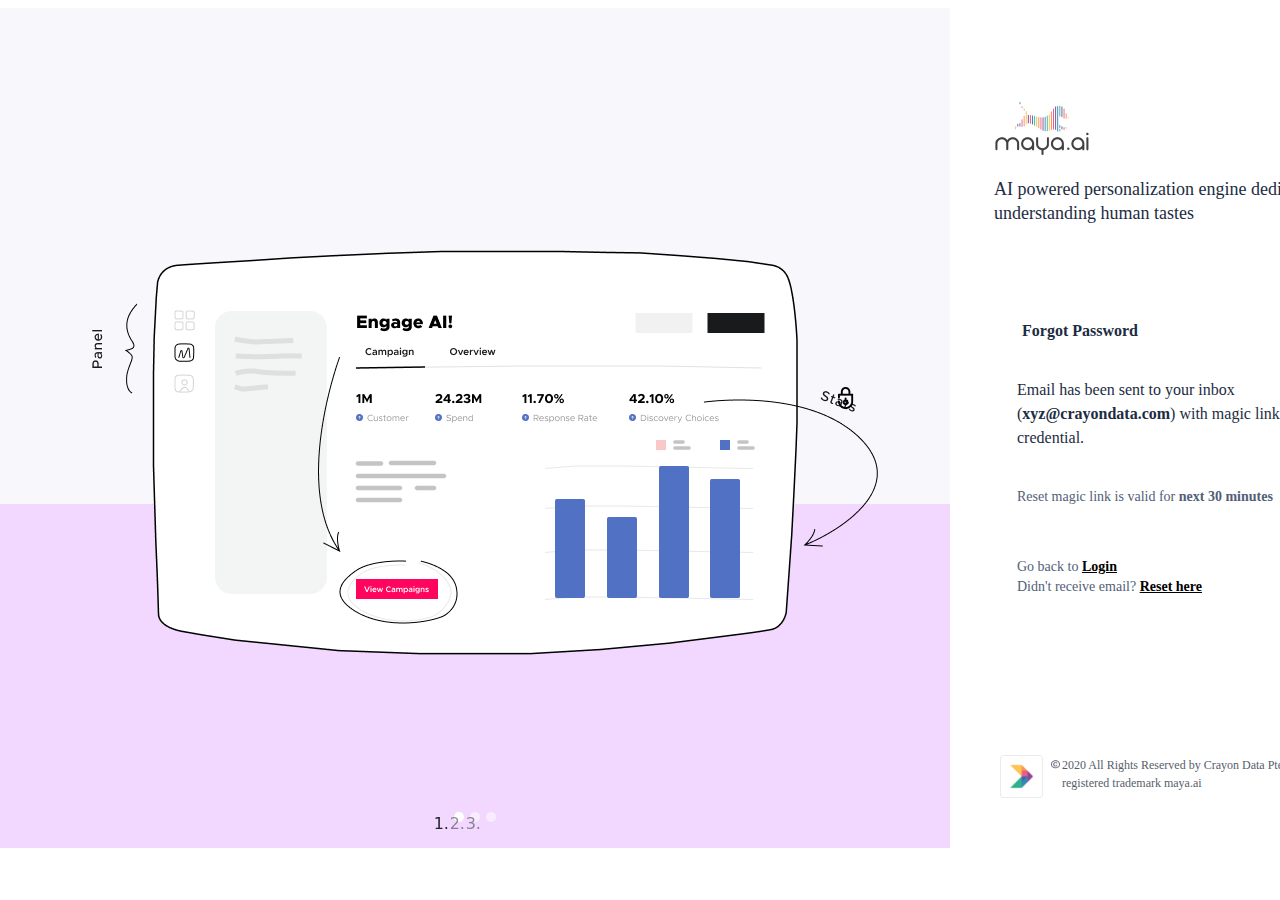
==== forgot-password-info-page.html @ b7b0b4bc "first commit" ====
<!DOCTYPE html>
<html lang="en" dir="ltr">

<head>
  <meta charset="utf-8">
  <title>Forgot Password</title>
  <link rel="stylesheet" href="styles.css">
  <link href="http://fonts.cdnfonts.com/css/metropolis-2" rel="stylesheet">
  <link rel="stylesheet" href="https://cdn.jsdelivr.net/npm/bootstrap@5.2.0/dist/css/bootstrap.min.css">
  <script src="https://cdn.jsdelivr.net/npm/bootstrap@5.2.0/dist/js/bootstrap.bundle.min.js" charset="utf-8"></script>

</head>

<body>

  <div class="main">
    <div id="carousel-illustration" class="carousel slide" data-bs-ride="carousel">
    <ol class="carousel-indicators">
      <li data-bs-target="#carousel-illustration" data-bs-slide-to="0" class="active"></li>
      <li data-bs-target="#carousel-illustration" data-bs-slide-to="1"></li>
      <li data-bs-target="#carousel-illustration" data-bs-slide-to="2"></li>
    </ol>
    <div class="carousel-inner">
      <div class="carousel-item active">
          <img src="images/illustration -2.png" alt="engage ai pic">
      </div>
      <div class="carousel-item">
          <img src="images/illustration -1.png" alt="illus-pic">
      </div>
      <div class="carousel-item">
          <img src="images/illustration -3.png" alt="illus3-pic">
      </div>
    </div>
  </div>
  </div>

  <div class="top-part">
    <div class="maya">
      <img src="images/Maya logo.png" alt="maya logo">
    </div>
    <p class="top-text">AI powered personalization engine dedicated to understanding human tastes</p>
  </div>

  <div class="middle-part">
    <img class="lock-img" src="images/Lock.png" alt="lock pic">
    <p class="middle-text">Forgot Password</p>
    <p class="inbox-text">Email has been sent to your inbox (<strong>xyz@crayondata.com</strong>) <span id="emailMessage"></span> with magic link to reset your credential.</p>
    <p class="reset-mins-text">Reset magic link is valid for <strong>next 30 minutes</strong></p>
  </div>

  <div class="go-back-text-reset-page">
    <span>Go back to </span><a class="link-color" href="login-page.html"><strong>Login</strong></a>
  </div>
  <div class="reset-here-text">
    <span>Didn't receive email? </span><a class="link-color" href="reset-credential.html"><strong>Reset here</strong></a>
  </div>
  <footer>
    <img class="crayon-logo" src="images/crayon logo.png" alt="crayon-logo-pic">
    <img class="copyright" src="images/copyright.png" alt="copyright-pic">
    <p class="footer-text">2020 All Rights Reserved by Crayon Data Pte Ltd and it’s registered trademark maya.ai</p>
  </footer>
<script src="index.js" charset="utf-8"></script>
  </body>
  </html>
---- styles.css ----
.main{
  position: absolute;
  width: 950px;
  height: 840px;
left: 0;
  top: 8px;
}

.carousel .carousel-indicators li{
  border-radius: 50%;
  width: 10px;
  height: 10px;
}


/* .illustration{
  position: absolute;
  width: 950px;
  height: 840px;
  left: 0;
  top: 8px;
} */

/* .right-container{
  position: absolute;
width: 490px;
height: 840px;
left: 950px;
top: 0px;

background: #FFFFFF;
} */

.maya{
  position: absolute;
  width: 95.66px;
  height: 58px;
  left: 994px;
  top: 100px;
}

.top-text{
  position: absolute;
  width: 396px;
  height: 48px;
  left: 994px;
  top: 177px;
  font-family: 'Metropolis';
  font-style: normal;
  font-weight: 400;
  font-size: 18px;
  line-height: 24px;
  color: #1C2C42;
}

/* .middle-part{
  position: absolute;
width: 396px;
height: 324px;
left: 994px;
top: 322px;

} */
.middle-part{
  flex-direction: row;
}

.access-img, .lock-img{
  position: absolute;
left: 65.47%;
right: 40.51%;
top: 43.03%;
bottom: 59.52%;
/* position: absolute;
left: 69.17%;
right: 29.51%;
top: 38.57%;
bottom: 59.29%; */

}

.middle-text{
  position: absolute;
width: 327px;
height: 16px;
left: 1022px;
top: 323px;

font-family: 'Metropolis';
font-style: normal;
font-weight: 600;
font-size: 16px;
line-height: 16px;
color: #1C2C42;
}

.first-box{
box-sizing: border-box;
position: absolute;
width: 396px;
height: 52px;
left: 994px;
top: 375px;

border: 1px solid #E9EBEF;
border-radius: 4px;
}

#name-box, .login-box, .new-pwd-box{
position: absolute;
width: 129px;
height: 13px;
bottom: 28px;
left: 4px;
/*left: 1006px;
top: 362px; */
font-family: 'Metropolis';
font-style: normal;
font-weight: 400;
font-size: 12px;
line-height: 12px;

color: #575E6B;

}

input:focus{
  outline: none;
}

.fullname-box, .mail-box, .new-pass-box{
  border: none;
  background-color: transparent;
  position: absolute;
  width: 234px;
  height: 13px;
  left: 3px;
  /*left: 1006px;*/
  top: 28px;
  /*top: 5px;*/
font-family: 'Metropolis';
font-style: normal;
font-weight: 600;
font-size: 14px;
line-height: 14px;
/* color: rgba(21, 37, 66, 0.3); */
color: black;
}

.middle-box{
box-sizing: border-box;
position: absolute;
width: 396px;
height: 52px;
left: 994px;
top: 445px;
border: 1px solid #E9EBEF;
border-radius: 4px;
}

.email-box, .pwd-box{
  position: absolute;
  width: 129px;
  height: 13px;
  bottom: 28px;
  left: 4px;
  /*left: 1006px;
  top: 362px; */
  font-family: 'Metropolis';
  font-style: normal;
  font-weight: 400;
  font-size: 12px;
  line-height: 12px;

  color: #575E6B;
}

.emailid-box, .pass-box{
  border: none;
  position: absolute;
  width: 234px;
  height: 13px;
  left: 3px;
  /*left: 1006px;*/
  top: 28px;
  /*top: 5px;*/
font-family: 'Metropolis';
font-style: normal;
font-weight: 600;
font-size: 14px;
line-height: 14px;

color: black;
}

.bottom-box{
  box-sizing: border-box;

position: absolute;
width: 396px;
height: 99px;
left: 994px;
top: 515px;

border: 1px solid #E9EBEF;
border-radius: 4px;
}

.request-box{
  position: absolute;
  width: 129px;
  height: 13px;
  top: 8px;
  left: 4px;
  /*left: 1006px;
  top: 362px; */
  font-family: 'Metropolis';
  font-style: normal;
  font-weight: 400;
  font-size: 12px;
  line-height: 12px;

  color: #575E6B;
}

.reason-box{
  border: none;
  position: absolute;
  width: 257px;
  height: 13px;
  left: 3px;
  /*left: 1006px;*/
  top: 30px;
  /*top: 5px;*/
font-family: 'Metropolis';
font-style: normal;
font-weight: 600;
font-size: 14px;
line-height: 14px;

color: black;
}

.checkbox-side-text{
  position: absolute;
width: 152px;
height: 13px;
left: 1018px;
top: 635px;

font-family: 'Metropolis';
font-style: normal;
font-weight: 500;
font-size: 14px;
line-height: 14px;

color: #516078;
}

.checkbox-remember-text{
  position: absolute;
width: 105px;
height: 13px;
left: 1019px;
top: 525px;

font-family: 'Metropolis';
font-style: normal;
font-weight: 500;
font-size: 14px;
line-height: 14px;

color: #516078;
}

.for-checkbox-email{
  position: absolute;
  left: 1000px;
  top: 635px;
  background: #152542;
  border: 0.4px solid #152542;
}

.for-checkbox-remember{
  position: absolute;
  left: 1000px;
  top: 525px;
  background: #152542;
  border: 0.4px solid #152542;
}

.sub-button{
  position: absolute;
  /* border-radius: 0; */

background-color: black;
color: white;
font-size: 0.75rem;
width: 120px;
height: 36px;
left: 1270px;
top: 625px;
}

.sign-button{
  position: absolute;
width: 120px;
height: 36px;
left: 1270px;
top: 515px;
color: white;
font-size: 0.75rem;
background: #141414;
border-radius: 2px;
}

.reset-btn{
  position: absolute;
width: 119.09px;
height: 36px;
left: 1270.91px;
top: 448px;
color: white;
font-size: 0.75rem;
background: #141414;
border-radius: 2px;
}

.sub-credential-button{
  position: absolute;
width: 120px;
height: 36px;
left: 1270px;
top: 514px;
color: white;
font-size: 0.75rem;
background: #141414;
border-radius: 2px;
}

.crayon-logo{
  position: absolute;
width: 42.89px;
height: 42.89px;
left: 1000px;
top: 755px;
}

.copyright{
  position: absolute;
width: 8.98px;
height: 8.98px;
left: 1051px;
top: 760.23px;

/* background: #575E6B; */
}

.good-morning-img{
  position: absolute;
  width: 950px;
  height: 840px;
  left: 0;
  top: 8px;
}

.thanks-text{
  position: absolute;
width: 351px;
height: 96px;
left: 1017px;
top: 381px;

font-family: 'Metropolis';
font-style: normal;
font-weight: 400;
font-size: 16px;
line-height: 24px;
/* or 150% */


color: #1C2C42;

}

.write-us{
  position: absolute;
width: 307px;
height: 13px;
left: 1017px;
top: 519px;

font-family: 'Metropolis';
font-style: normal;
font-weight: 400;
font-size: 14px;
line-height: 14px;

color: #516078;
}

.footer-text{
  position: absolute;
width: 297px;
height: 36px;
left: 1062px;
top: 756px;

font-family: 'Metropolis';
font-style: normal;
font-weight: 500;
font-size: 12px;
line-height: 18px;
/* or 150% */
color: #575E6B;
}

.lost-pwd-text{
  position: absolute;
width: 142px;
height: 13px;
left: 999px;
top: 586px;

font-family: 'Metropolis';
font-style: normal;
font-weight: 400;
font-size: 14px;
line-height: 14px;

color: #516078;
}

.sign-in-text{
  position: absolute;
width: 142px;
height: 13px;
left: 1017px;
top: 586px;

font-family: 'Metropolis';
font-style: normal;
font-weight: 400;
font-size: 14px;
line-height: 14px;

color: #516078;
}

.not-a-member-text{
  position: absolute;
width: 251px;
height: 13px;
left: 999px;
top: 610px;

font-family: 'Metropolis';
font-style: normal;
font-weight: 400;
font-size: 14px;
line-height: 14px;

color: #516078;

}

.go-back-text{
  position: absolute;
width: 140.92px;
height: 13px;
left: 1004.94px;
top: 460px;

font-family: 'Metropolis';
font-style: normal;
font-weight: 400;
font-size: 14px;
line-height: 14px;

color: #516078;

}

.inbox-text{
  position: absolute;
width: 351px;
height: 120px;
left: 1017px;
top: 378px;

font-family: 'Metropolis';
font-style: normal;
font-weight: 400;
font-size: 16px;
line-height: 24px;
/* or 150% */


color: #1C2C42;

}

.reset-mins-text{
  position: absolute;
width: 307px;
height: 13px;
left: 1017px;
top: 490px;

font-family: 'Metropolis';
font-style: normal;
font-weight: 400;
font-size: 14px;
line-height: 14px;

color: #516078;
}

.go-back-text-reset-page{
  position: absolute;
width: 140.92px;
height: 13px;
left: 1017px;
top: 560px;

font-family: 'Metropolis';
font-style: normal;
font-weight: 400;
font-size: 14px;
line-height: 14px;

color: #516078;
}

.reset-here-text{
  position: absolute;
height: 13px;
left: 1017px;
top: 580px;

font-family: 'Metropolis';
font-style: normal;
font-weight: 400;
font-size: 14px;
line-height: 14px;

color: #516078;
}

.hi-img{
  position: absolute;
width: 24px;
height: 24px;
left: 994px;
top: 336px;
}

.welcome-text{
  position: absolute;
width: 327px;
height: 16px;
left: 1026px;
top: 340px;

font-family: 'Metropolis';
font-style: normal;
font-weight: 600;
font-size: 16px;
line-height: 16px;
/* identical to box height */
color: #1C2C42;
}

.clock-img{
  position: absolute;
  width: 24px;
  height: 24px;
  left: 992px;
  top: 336px;
}

.reset-text{
  position: absolute;
width: 327px;
height: 16px;
left: 1021.72px;
top: 339px;

font-family: 'Metropolis';
font-style: normal;
font-weight: 600;
font-size: 16px;
line-height: 16px;
/* identical to box height */
color: #1C2C42;
}

.link-color{
  color: black;
}

.thanks-signin{
  text-align: center;
  color: #54BAB9;
  font-family: 'Metropolis';
}
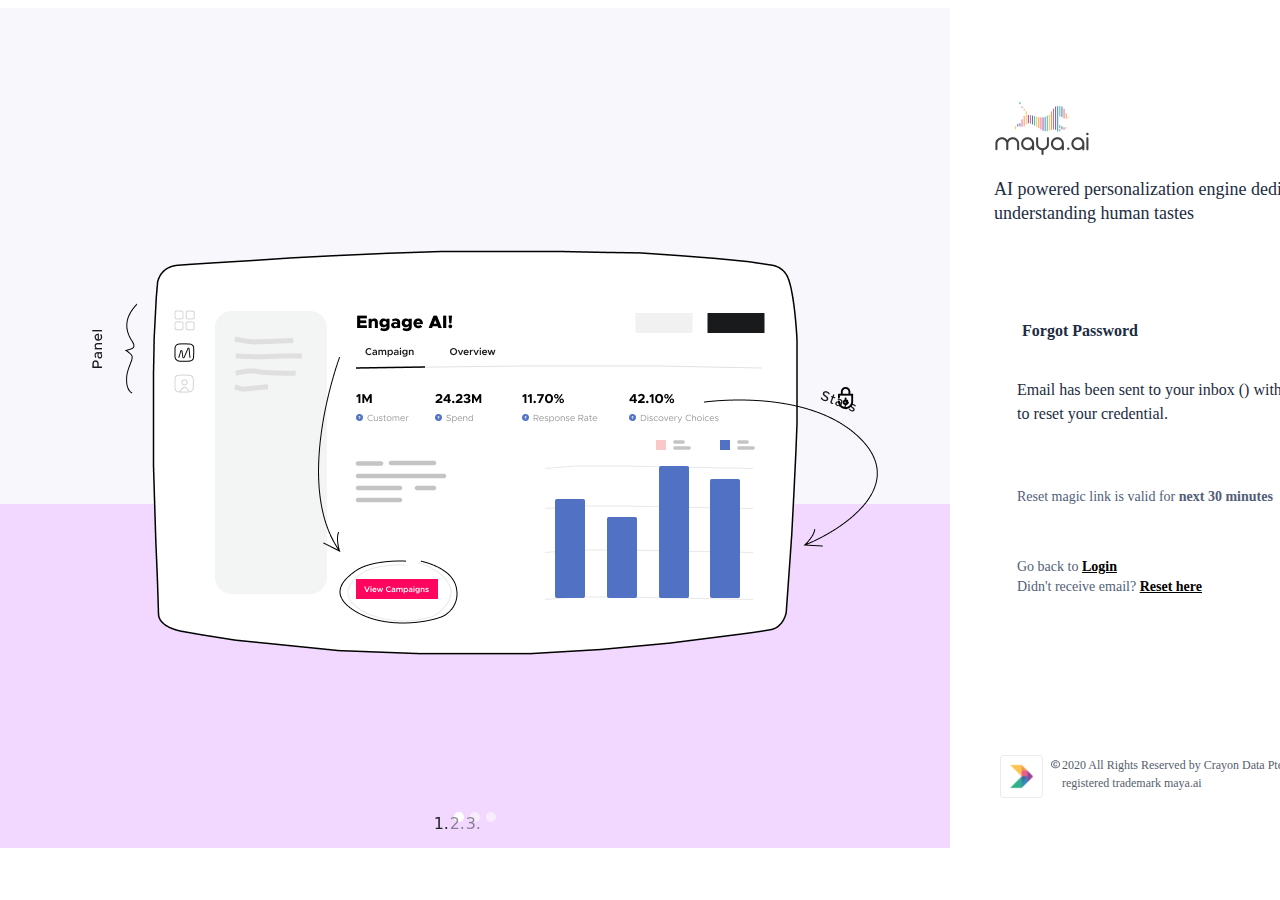
==== commit 6be487eb: "commit 2" ====
--- a/forgot-password-info-page.html
+++ b/forgot-password-info-page.html
@@ -44,7 +44,7 @@
   <div class="middle-part">
     <img class="lock-img" src="images/Lock.png" alt="lock pic">
     <p class="middle-text">Forgot Password</p>
-    <p class="inbox-text">Email has been sent to your inbox (<strong>xyz@crayondata.com</strong>) <span id="emailMessage"></span> with magic link to reset your credential.</p>
+    <p class="inbox-text">Email has been sent to your inbox (<span id="emailMessage"></span>) with magic link to reset your credential.</p>
     <p class="reset-mins-text">Reset magic link is valid for <strong>next 30 minutes</strong></p>
   </div>
 
@@ -59,6 +59,11 @@
     <img class="copyright" src="images/copyright.png" alt="copyright-pic">
     <p class="footer-text">2020 All Rights Reserved by Crayon Data Pte Ltd and it’s registered trademark maya.ai</p>
   </footer>
-<script src="index.js" charset="utf-8"></script>
+<!-- <script src="index.js" charset="utf-8"></script> -->
+<script type="text/javascript">
+
+  var emailVal = localStorage.getItem("evalue");
+  document.getElementById("emailMessage").innerHTML = emailVal;
+</script>
   </body>
   </html>
--- a/styles.css
+++ b/styles.css
@@ -122,6 +122,10 @@
 
 color: #575E6B;
 
+}
+
+#nameMessage, #emailMessage{
+  font-weight: bold;
 }
 
 input:focus{
@@ -599,7 +603,7 @@
   color: black;
 }
 
-.thanks-signin{
+.thanks-signin, #thanking{
   text-align: center;
   color: #54BAB9;
   font-family: 'Metropolis';
